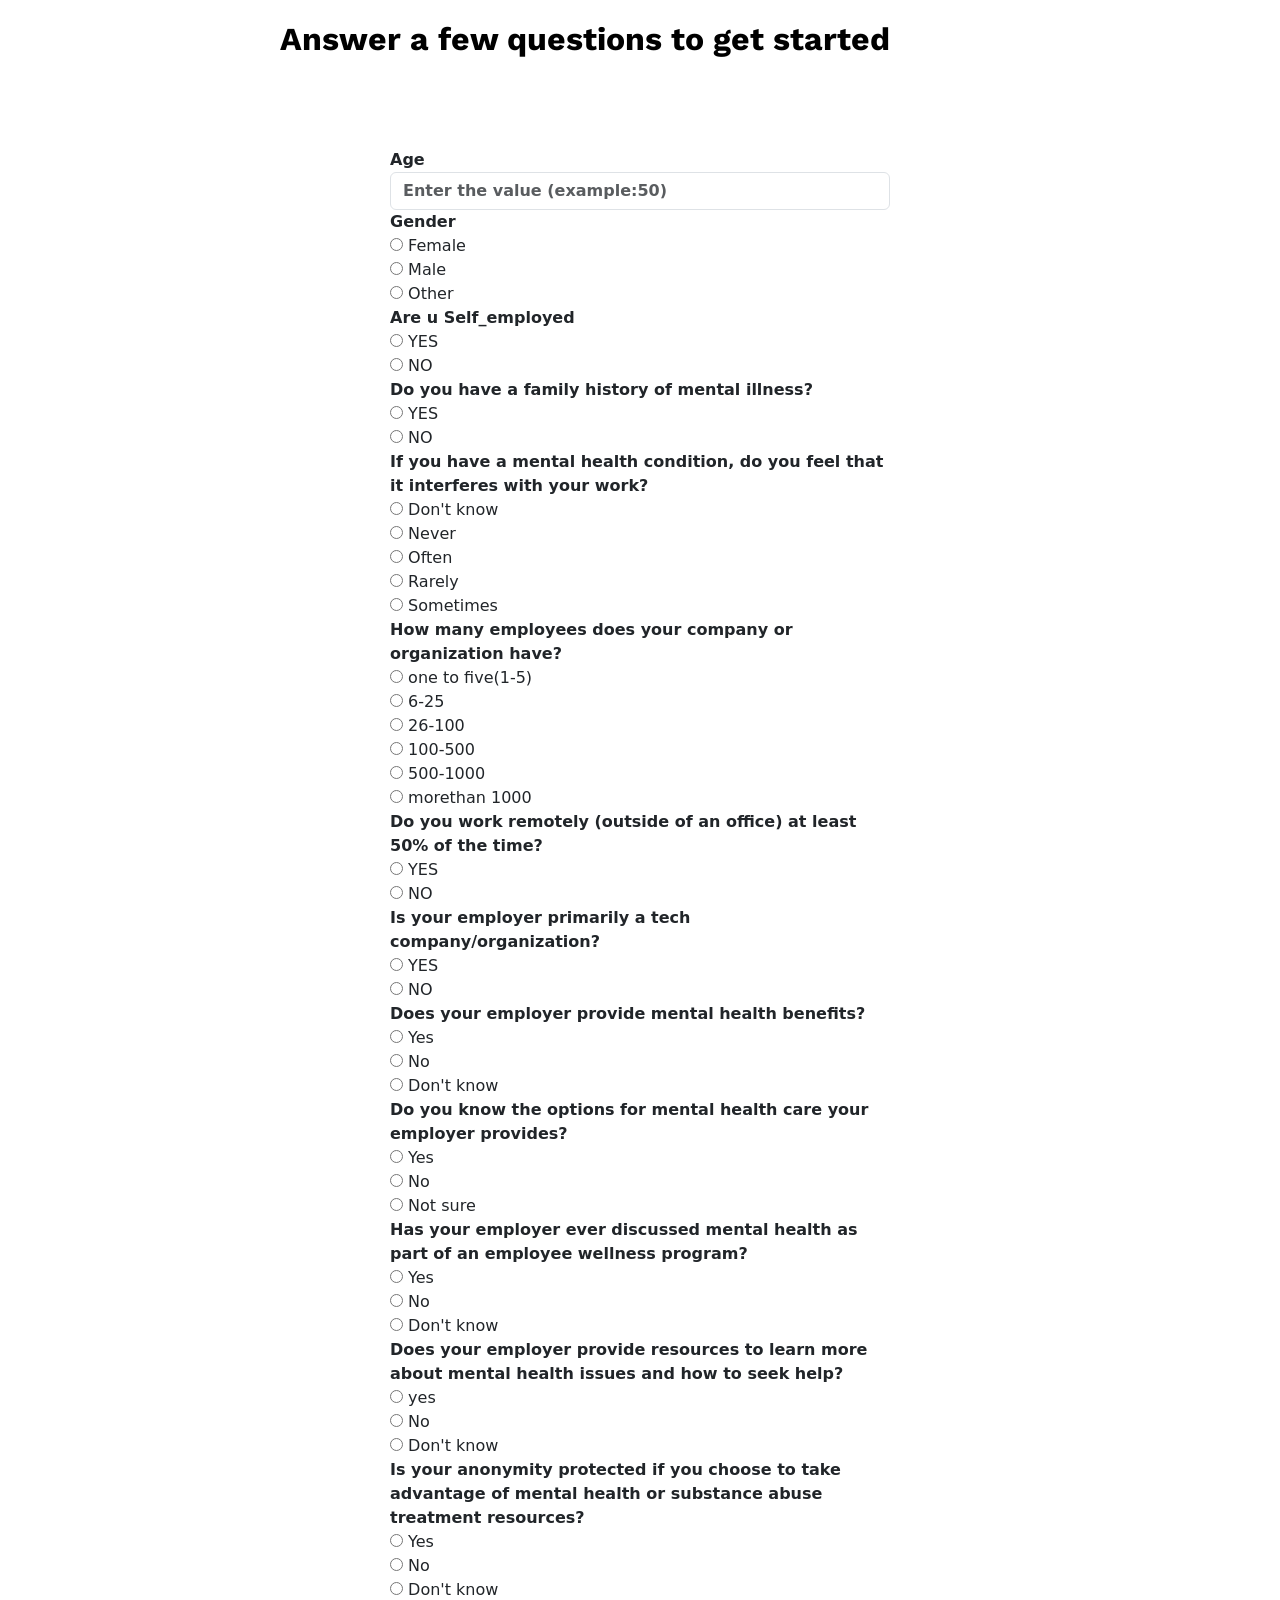
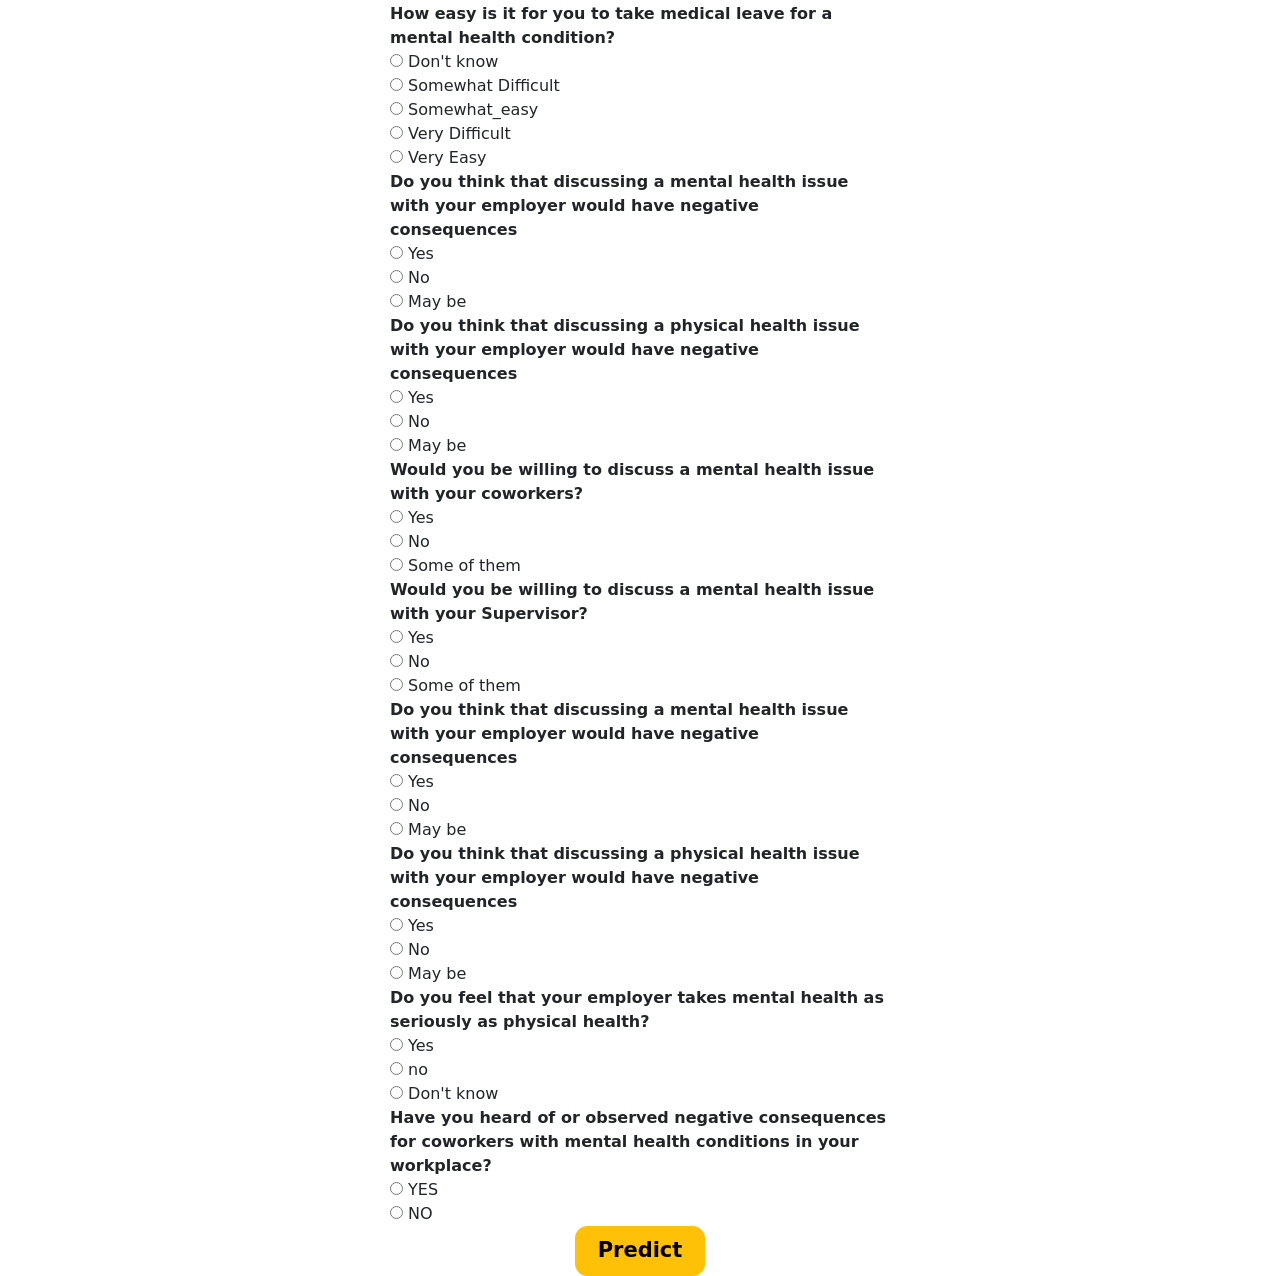
==== page4.html @ 75478426 "initial commit" ====
<!DOCTYPE html>
<html>
    <head>
        <link href="https://fonts.googleapis.com/css?family=Work+Sans&display=swap" rel="stylesheet" />
        <link href="main.css" rel="stylesheet" />
        <link href="https://cdn.jsdelivr.net/npm/bootstrap@5.0.2/dist/css/bootstrap.min.css" rel="stylesheet" integrity="sha384-EVSTQN3/azprG1Anm3QDgpJLIm9Nao0Yz1ztcQTwFspd3yD65VohhpuuCOmLASjC" crossorigin="anonymous">
        <script src="https://cdn.jsdelivr.net/npm/bootstrap@5.0.2/dist/js/bootstrap.bundle.min.js" integrity="sha384-MrcW6ZMFYlzcLA8Nl+NtUVF0sA7MsXsP1UyJoMp4YLEuNSfAP+JcXn/tWtIaxVXM" crossorigin="anonymous"></script>

        <title>document</title>
        
    </head>
    <body>
     
      <div class="text1">
        Answer a few questions to get started 
      </div>
      
      <br/><br/>
      <div class="form">
      <form method="POST" action="/validate" class="form">
        <div class="form-group">
          <label for="Age" ><b>Age</b></label>
            <input
            type="number"
            class="form-control"
            id="age"
            name="age"
            placeholder="Enter the value (example:50)"
            style="font-weight: bold"
            required
          />
        </div>
        <div class="form-group">
          <label for="gender"><b>Gender</b></label><br>
          
            <input type="radio" id="female" name="gender" value="2" style="font-weight: bold">
            <label for="female">Female</label><br>
            <input type="radio" id="male" name="gender" value="1" style="font-weight: bold">
            <label for="male">Male</label><br>
            <input type="radio" id="other" name="gender" value="0" style="font-weight: bold">
            <label for="other">Other</label>
          
        </div>
        <div class="form-group">
          <label for="self_employed"><b>Are u Self_employed </b></label><br>
          
            <input type="radio" id="yes" name="self_employed" value="1" style="font-weight: bold">
            <label for="yes">YES</label><br>
            <input type="radio" id="no" name="self_employed" value="0" style="font-weight: bold">
            <label for="no">NO</label><br>
           
        </div>
    
        <div class="form-group">
          <label for="family_history"><b> Do you have a family history of mental illness?</b></label><br>
          
            <input type="radio" id="yes" name="family_history" value="1" style="font-weight: bold">
            <label for="yes">YES</label><br>
            <input type="radio" id="no" name="family_history" value="0" style="font-weight: bold">
            <label for="no">NO</label><br>
           
        </div>
        <div class="form-group">
          <label for="work_interface"><b>If you have a mental health condition, do you feel that it interferes with your work?</b></label><br>
          
            <input type="radio" id="don'tknow" name="work_interface" value="0" style="font-weight: bold">
            <label for="don'tknow">Don't know</label><br>
            <input type="radio" id="never" name="work_interface" value="1" style="font-weight: bold">
            <label for="never">Never</label><br>
            <input type="radio" id="often" name="work_interface" value="2" style="font-weight: bold">
            <label for="often">Often</label><br>
            <input type="radio" id="rarely" name="work_interface" value="3" style="font-weight: bold">
            <label for="rarely">Rarely</label><br>
            <input type="radio" id="sometimes" name="work_interface" value="0" style="font-weight: bold">
            <label for="sometimes">Sometimes</label>
        </div>
    
        <div class="form-group">
          <label for="no_employees"><b>How many employees does your company or organization have?</b></label><br>
          
            <input type="radio" id="1-5" name="no_employees" value="0" style="font-weight: bold">
            <label for="1-5">one to five(1-5)</label><br>
            <input type="radio" id="6-25" name="no_employees" value="4" style="font-weight: bold">
            <label for="6-25">6-25</label><br>
            <input type="radio" id="26-100" name="no_employees" value="2" style="font-weight: bold">
            <label for="26-100">26-100</label><br>
            <input type="radio" id="100-500" name="no_employees" value="1" style="font-weight: bold">
            <label for="100-500">100-500</label><br>
            <input type="radio" id="500-1000" name="no_employees" value="3" style="font-weight: bold">
            <label for="500-1000">500-1000</label><br>
            <input type="radio" id="morethan_1000" name="no_employees" value="5" style="font-weight: bold">
            <label for="morethan_1000"> morethan 1000</label>
        </div>
    
    
     
    
        <div class="form-group">
          <label for="remote_work"><b>Do you work remotely (outside of an office) at least 50% of the time?</b></label><br>
          
            <input type="radio" id="yes" name="remote_work" value="1" style="font-weight: bold">
            <label for="yes">YES</label><br>
            <input type="radio" id="no" name="remote_work" value="0" style="font-weight: bold">
            <label for="no">NO</label>
        </div>  
    
    
        <div class="form-group">
          <label for="tech_company"><b>Is your employer primarily a tech company/organization?</b></label><br>
          
            <input type="radio" id="yes" name="tech_company" value="1" style="font-weight: bold">
            <label for="yes">YES</label><br>
            <input type="radio" id="no" name="tech_company" value="0" style="font-weight: bold">
            <label for="no">NO</label><br>
        </div>   
        <div class="form-group">
          <label for="benefits"><b>Does your employer provide mental health benefits?</b></label><br>
          
            <input type="radio" id="yes" name="benefits" value="2" style="font-weight: bold">
            <label for="yes">Yes</label><br>
            <input type="radio" id="no" name="benefits" value="1" style="font-weight: bold">
            <label for="no">No</label><br>
            <input type="radio" id="don'tknow" name="benefits" value="0" style="font-weight: bold">
            <label for="don'tknow">Don't know</label>
            
          
        </div>
        <div class="form-group">
          <label for="care_option"><b>Do you know the options for mental health care your employer provides?</b></label><br>
          
            <input type="radio" id="yes" name="care_option" value="2" style="font-weight: bold">
            <label for="yes">Yes</label><br>
            <input type="radio" id="no" name="care_option" value="1"  style="font-weight: bold">
            <label for="no">No</label><br>
            <input type="radio" id="not_sure" name="care_option" value="0" style="font-weight: bold">
            <label for="not_sure">Not sure</label>
          
        </div>
        <div class="form-group">
          <label for="wellness_program"><b>Has your employer ever discussed mental health as part of an employee wellness program?</b></label><br>
          
            <input type="radio" id="yes" name="wellness_program" value="2" style="font-weight: bold">
            <label for="yes">Yes</label><br>
            <input type="radio" id="no" name="wellness_program" value="1" style="font-weight: bold">
            <label for="no">No</label><br>
            <input type="radio" id="don'tknow" name="wellness_program" value="0" style="font-weight: bold">
            <label for="don'tknow">Don't know</label>
            
          
        </div>
        <div class="form-group">
          <label for="seek_help"><b>Does your employer provide resources to learn more about mental health issues and how to seek help?</b></label><br>
          
            <input type="radio" id="yes" name="seek_help" value="2" style="font-weight: bold">
            <label for="yes">yes</label><br>
            <input type="radio" id="no" name="seek_help" value="1" style="font-weight: bold">
            <label for="no">No</label><br>
            <input type="radio" id="don'tknow" name="seek_help" value="0" style="font-weight: bold">
            <label for="don'tknow">Don't know</label>
        </div>
    
        <div class="form-group">
          <label for="anonymity"><b> Is your anonymity protected if you choose to take advantage of mental health or substance abuse treatment resources?</b></label><br>
          
            <input type="radio" id="yes" name="anonymity" value="2" style="font-weight: bold">
            <label for="yes">Yes</label><br>
            <input type="radio" id="no" name="anonymity" value="1" style="font-weight: bold">
            <label for="no">No</label><br>
            <input type="radio" id="don'tknow" name="anonymity" value="0" style="font-weight: bold">
            <label for="don'tknow">Don't know</label>
        </div>
        <div class="form-group">
          <label for="leave"><b> How easy is it for you to take medical leave for a mental health condition?</b></label><br>
          
            <input type="radio" id="don'tknow" name="leave" value="0" style="font-weight: bold">
            <label for="don'tknow">Don't know</label><br>
            <input type="radio" id="somewhat_difficult" name="leave" value="1" style="font-weight: bold">
            <label for="somewhat_difficult">Somewhat Difficult</label><br>
            <input type="radio" id="somewhat_easy" name="leave" value="2" style="font-weight: bold">
            <label for="somewhat_easy">Somewhat_easy</label><br>
            <input type="radio" id="very_difficult" name="leave" value="3" style="font-weight: bold">
            <label for="very_difficult">Very Difficult</label><br>
            <input type="radio" id="very_easy" name="leave" value="4" style="font-weight: bold">
            <label for="very_easy">Very Easy</label>
        </div>
        <div class="form-group">
          <label for="mentalhealthconsequence"><b> Do you think that discussing a mental health issue with your employer would have negative consequences</b></label><br>
          
            <input type="radio" id="yes" name="mentalhealthconsequence" value="2" style="font-weight: bold">
            <label for="yes">Yes</label><br>
            <input type="radio" id="no" name="mentalhealthconsequence" value="1" style="font-weight: bold">
            <label for="no">No</label><br>
            <input type="radio" id="maybe" name="mentalhealthconsequence" value="0" style="font-weight: bold">
            <label for="maybe">May be</label>
            
          
        </div>
        
        <div class="form-group">
          <label for="physhealthconsequence"><b> Do you think that discussing a physical health issue with your employer would have negative consequences</b></label><br>
          
            <input type="radio" id="yes" name="physhealthconsequence" value="2" style="font-weight: bold">
            <label for="yes">Yes</label><br>
            <input type="radio" id="no" name="physhealthconsequence" value="1" style="font-weight: bold">
            <label for="no">No</label><br>
            <input type="radio" id="maybe" name="physhealthconsequence" value="0" style="font-weight: bold">
            <label for="maybe">May be</label>
            
          
        </div>
        <div class="form-group">
          <label for="coworkers"><b> Would you be willing to discuss a mental health issue with your coworkers?</b></label><br>
          
            <input type="radio" id="yes" name="coworkers" value="2" style="font-weight: bold">
          
            <label for="yes">Yes</label><br>
            <input type="radio" id="no" name="coworkers" value="0" style="font-weight: bold">
            <label for="no">No</label><br>
            <input type="radio" id="some of them" name="coworkers" value="1" style="font-weight: bold">
            <label for="some of them">Some of them</label>
            
          
        </div>
        <div class="form-group">
          <label for="supervisor"><b>Would you be willing to discuss a mental health issue with your Supervisor?</b></label><br>
          
            <input type="radio" id="yes" name="supervisor" value="2" style="font-weight: bold">
            <label for="yes">Yes</label><br>
            <input type="radio" id="no" name="supervisor" value="0" style="font-weight: bold">
            <label for="no">No</label><br>
            <input type="radio" id="Some of them" name="supervisor" value="1" style="font-weight: bold">
            <label for="Some of them">Some of them</label>
            
          
        </div>
    
        <div class="form-group">
          <label for="mentalhealthinterview"><b> Do you think that discussing a mental health issue with your employer would have negative consequences</b></label><br>
          
            <input type="radio" id="yes" name="mentalhealthinterview" value="2" style="font-weight: bold">
            <label for="yes">Yes</label><br>
            <input type="radio" id="no" name="mentalhealthinterview" value="1" style="font-weight: bold">
            <label for="no">No</label><br>
            <input type="radio" id="maybe" name="mentalhealthinterview" value="0" style="font-weight: bold">
            <label for="maybe">May be</label>
            
          
        </div>
    
        <div class="form-group">
          <label for="physhealthinterview"><b> Do you think that discussing a physical health issue with your employer would have negative consequences</b></label><br>
          
            <input type="radio" id="yes" name="physhealthinterview" value="2" style="font-weight: bold">
            <label for="yes">Yes</label><br>
            <input type="radio" id="no" name="physhealthinterview" value="1" style="font-weight: bold">
            <label for="no">No</label><br>
            <input type="radio" id="maybe" name="physhealthinterview" value="0" style="font-weight: bold">
            <label for="maybe">May be</label>
            
          
        </div>
    
        <div class="form-group">
          <label for="mentalvsphysical"><b> Do you feel that your employer takes mental health as seriously as physical health?</b></label><br>
          
            <input type="radio" id="yes" name="mentalvsphysical" value="2" style="font-weight: bold">
            <label for="yes">Yes</label><br>
            <input type="radio" id="no" name="mentalvsphysical" value="1" style="font-weight: bold">
            <label for="no">no</label><br>
            <input type="radio" id="don'tknow" name="mentalvsphysical" value="0" style="font-weight: bold">
            <label for="don'tknow">Don't know</label>
            
          
        </div>
      
    
        <div class="form-group">
          <label for="obs_consequence"><b>Have you heard of or observed negative consequences for coworkers with mental health conditions in your workplace?</b></label><br>
          
            <input type="radio" id="yes" name="obs_consequence" value="1" style="font-weight: bold">
            <label for="yes">YES</label><br>
            <input type="radio" id="no" name="obs_consequence" value="0" style="font-weight: bold">
            <label for="no">NO</label><br>
        </div>   
    
        
          
        <div class="d-flex justify-content-center">
          <button
            type="submit"
            class="btn btn-warning"
            style="color: black; font-weight: bold; width: 130px; height:50px; border-radius:12px; font-size: 21px;">
            Predict
          </button>
        </div>
      </form></div>
    </body>
</html>
---- main.css ----
* {
    box-sizing: border-box;
  }
  body {
    font-size: 14px;
   
  }
  .card-2
  {
    position: absolute;
    width: 800px;
    height: 300px;
    top: 50px;
   
  }
  .form
  {
    position: relative;
    align-items: center;
    justify-content: center;
    width: 500px;
    height: 300px;
    align-self: center;
    margin: 0 auto;
    top:50px;
    
  }
  
  .nav-bar
  {
    position: absolute;
    width: 1440px;
    height: 114px;
    left: 0px;
    top: 0px;
    background-color: #FFFFFF;
  }
  .bg-1{
    position: absolute;
    width: 1038px;
    height: 443px;
    left: 201px;
    top: 205px;

  }
  .shadow
  {
    box-shadow: 10px 10px lightblue;
  }
  .card-1{
    Position:absolute;
    width: 800px;
    height: 300px;
    left: 350px;
    top: 240px;
    font-family: 'Work Sans';
    font-style: normal;
    font-weight: 700;
    font-size: 36px;
    line-height: 42px;
    display: flex;
    align-items: center;
    text-align: center;
    

    color: #000000;

  }
  .bg-1
  {
    background-color: #D3D3D3;
  }
  .background
  {
    width: 100%;
    height: 780px;
    background-image: url('bg.jpg');
    background-repeat: no-repeat;
    background-position: center center;
    background-size: cover;
    opacity: 1;
    position: relative;
    top: 0px;
    left: 0px;
    overflow: hidden;
  }
  .heading {
    width: 913px;
    height: 342px;
    
    background-repeat: no-repeat;
    background-position: center center;
    background-size: cover;
    opacity: 1;
    position: absolute;
    top: 435px;
    left: 263px;
    overflow: hidden;
    font-family: Work Sans;
  }
  .heading2 {
    width: 913px;
    color: rgba(255,255,255,1);
    position: relative;
    top: 0px;
    left: 0px;
    text-shadow: 10px 5px 5px rgba(0, 0, 0, 0.25);
    font-family: Work Sans;
    font-weight: Bold;
    font-size: 72px;
    opacity: 1;
    text-align: center;
  }
  .sub-heading {
    width: 698px;
    color: rgba(255,255,255,1);
    position: absolute;
    left: 371px;
    top: 609px;

    font-family: Work Sans;
    font-weight: Medium;
    font-size: 28px;
    opacity: 1;
    text-align: center;
  }
  .button {
    position: absolute;
    
    height: 45px;
    left: 600px;
    top: 688px;
    font-family: 'Work Sans';
    font-style: normal;
    font-weight: 700;
    font-size: 20px;
    line-height: 21px;
    display: flex;
    align-items: center;
    text-align: center;
    
    border-radius: 12px;
    background-color: #FFD700;
    border: none;
    color: #FFFFFF;
    text-align: center;
    padding: 20px;
    width: 180px;
    transition: all 0.5s;
    cursor: pointer;
    margin: 5px;
  }
  
  .button span {
    cursor: pointer;
    display: inline-block;
    position: relative;
    transition: 0.5s;
  }
  
  .button span:after {
    content: '\00bb';
    position: absolute;
    opacity: 0;
    top: 0;
    right: -20px;
    transition: 0.5s;
  }
  
  .button:hover span {
    padding-right: 25px;
  }
  
  .button:hover span:after {
    opacity: 1;
    right: 0;
  }
  .text1{
    position: absolute;
width: 880px;
height: 78px;
left: 280px;
top: 0px;

font-family: 'Work Sans';
font-style: normal;
font-weight: 700;
font-size: 32px;
line-height: 38px;
display: flex;
align-items: center;
text-align: center;

color: #000000;

  }
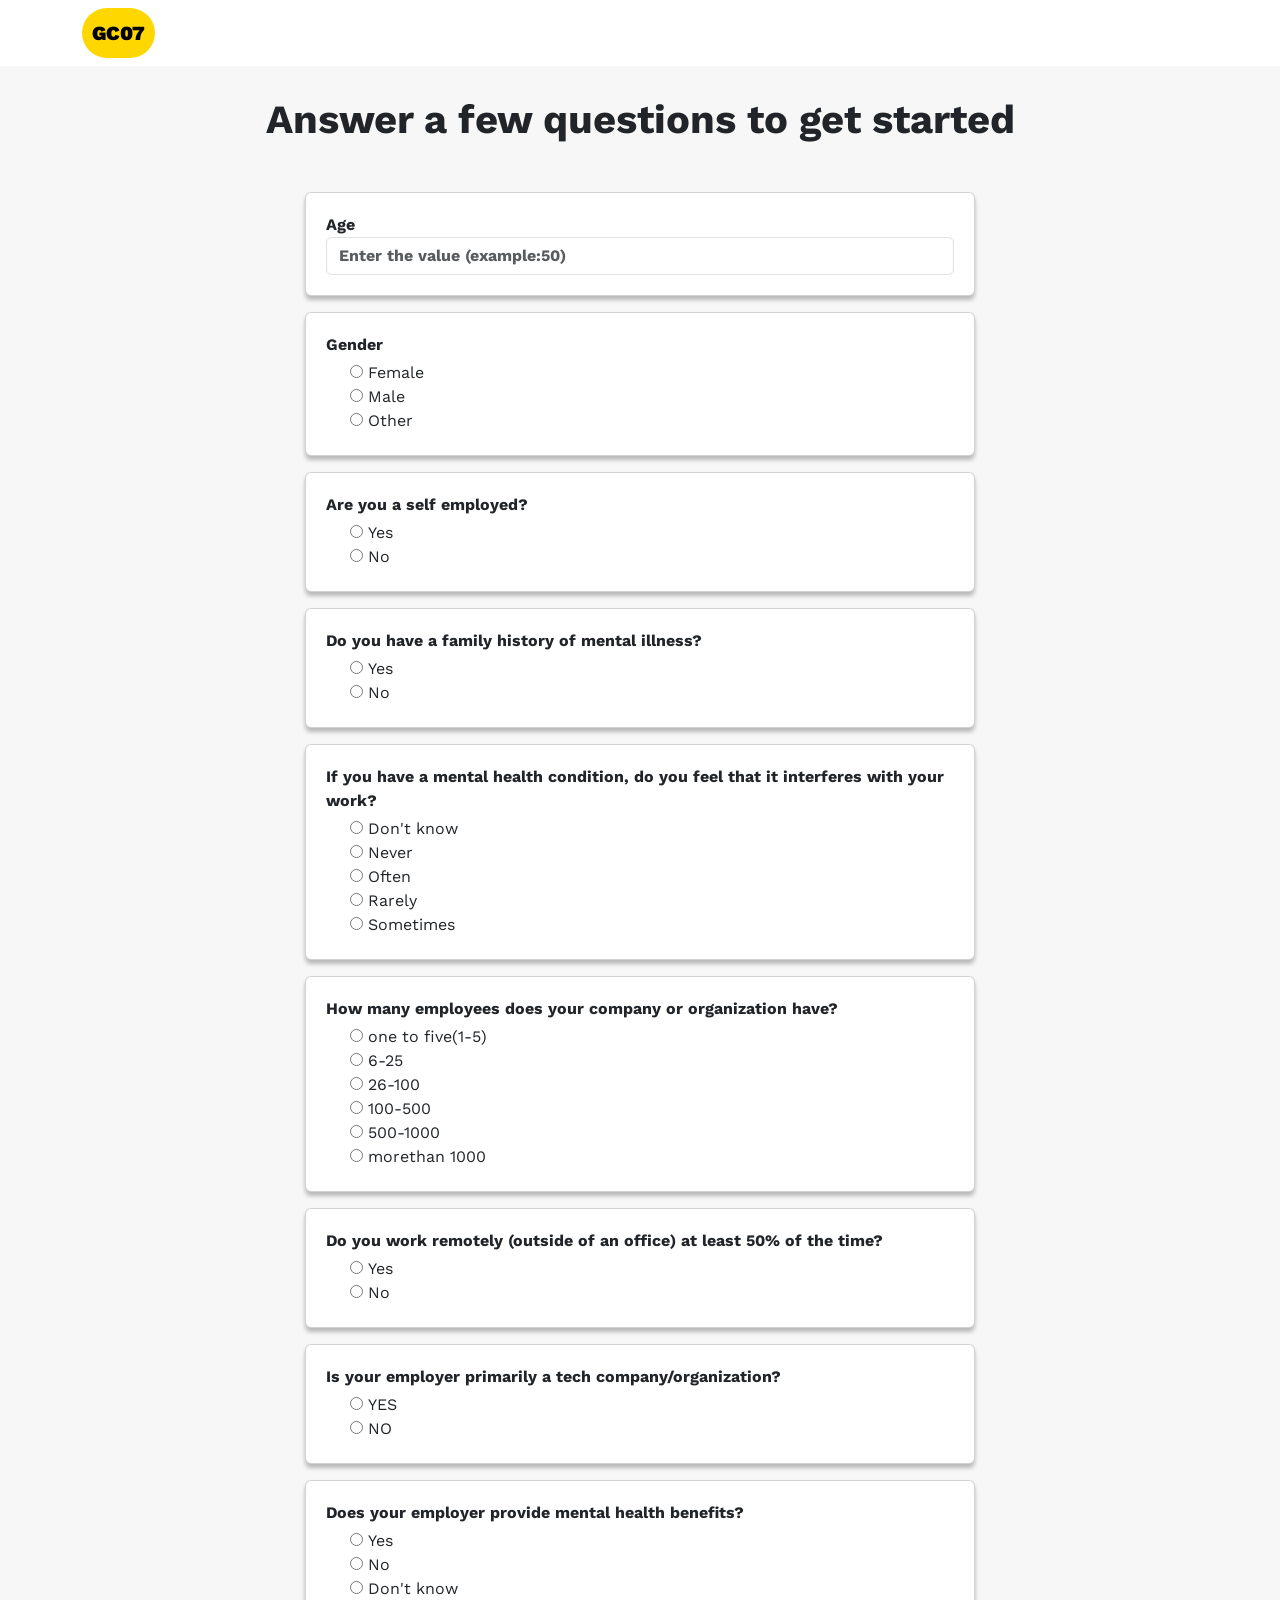
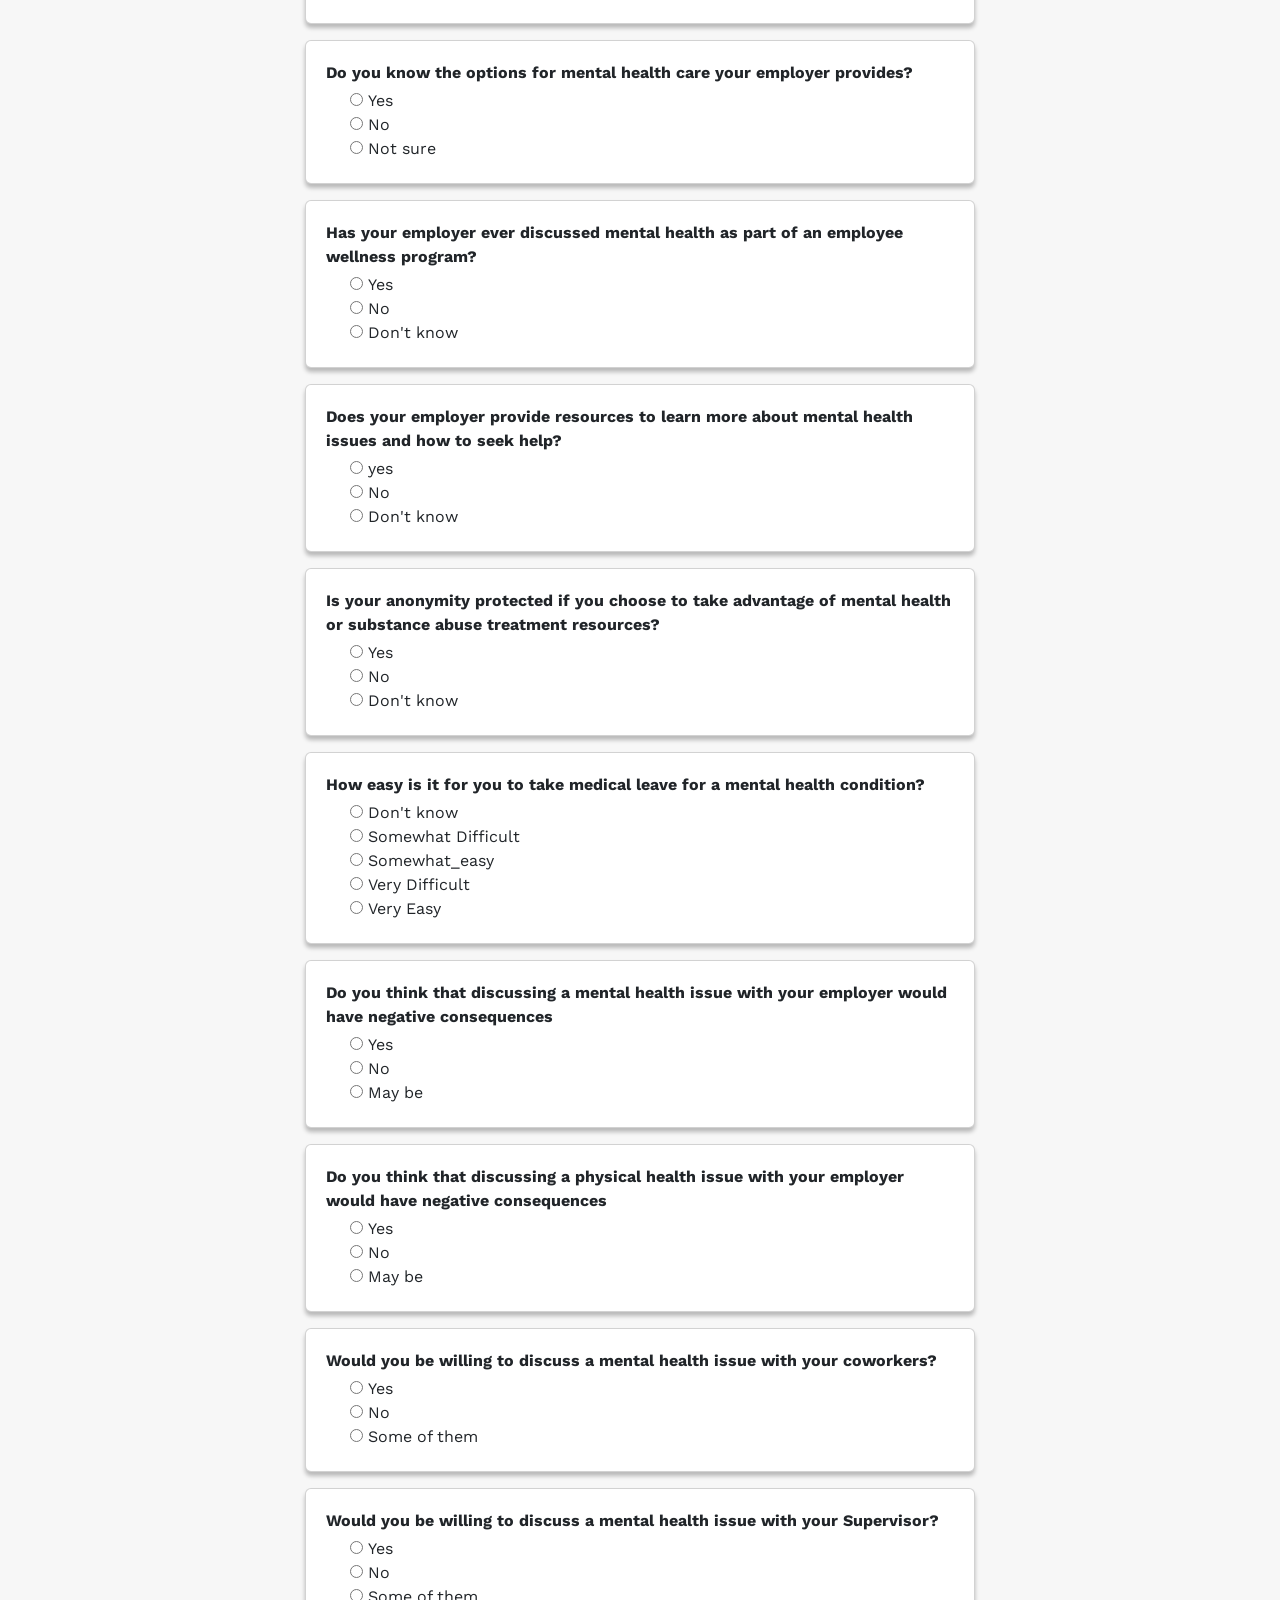
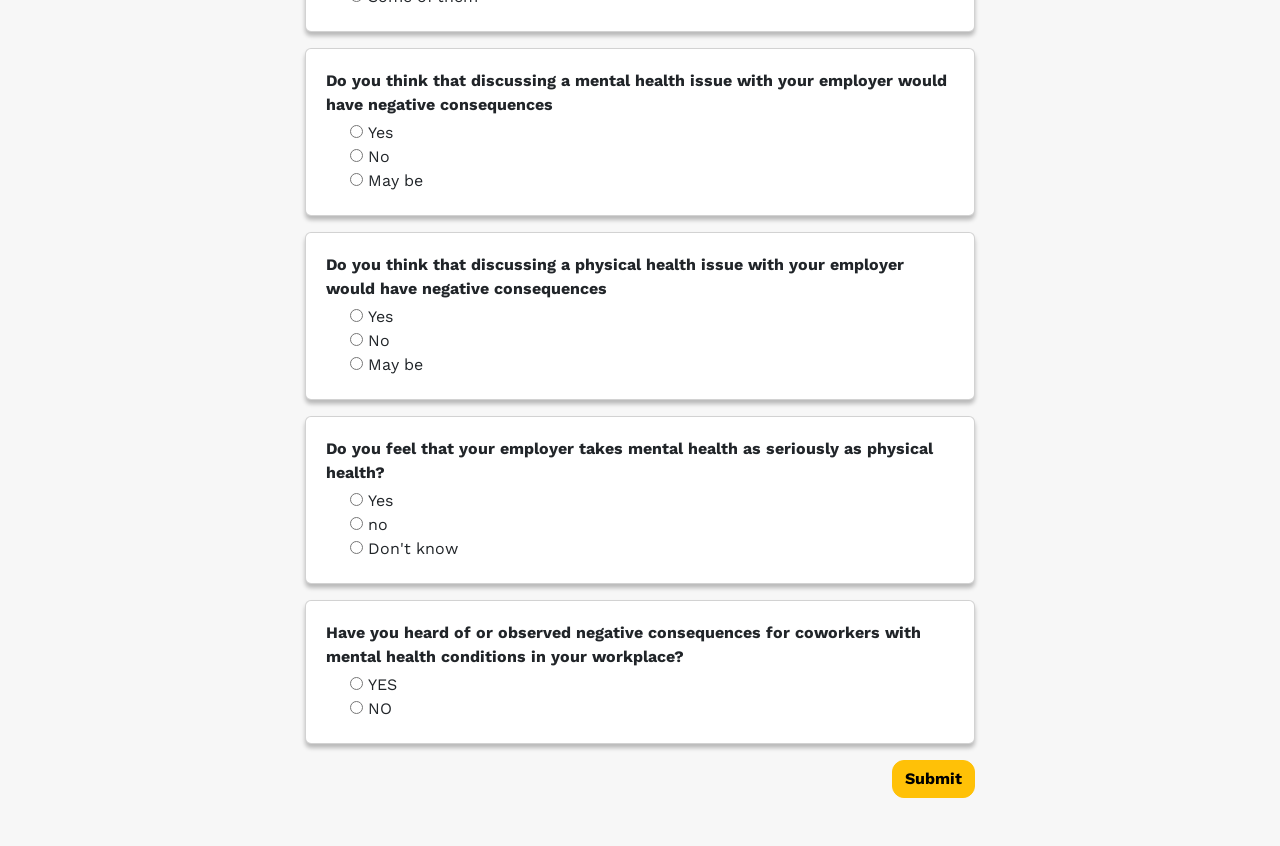
==== commit cf11b524: "Updated code" ====
--- a/page4.html
+++ b/page4.html
@@ -10,289 +10,279 @@
         
     </head>
     <body>
-     
-      <div class="text1">
-        Answer a few questions to get started 
+      <nav class="navbar fixed-top">
+        <div class="container">
+          <a class="navbar-brand" href="#">
+            <!-- <img src="/docs/4.0/assets/brand/bootstrap-solid.svg" width="30" height="30" class="d-inline-block align-top" alt=""> -->
+            <strong>GC07</strong>
+          </a>
+        </div>
+      </nav>
+      <div class="container questions-form">
+        <div class="text-center mb-5">
+          <h1>Answer a few questions to get started </h1>
+        </div>
+        <div class="form">
+        <form method="POST" action="/validate" class="form">
+          <div class="form-group card">
+            <label for="Age"><strong>Age</strong></label>
+              <input
+              type="number"
+              class="form-control"
+              id="age"
+              name="age"
+              placeholder="Enter the value (example:50)"
+              style="font-weight: bold"
+              required
+            />
+          </div>
+          <div class="form-group card">
+              <label for="gender"><strong>Gender</strong></label>
+              <div class="form-check mt-1">
+                  <input type="radio" id="female" name="gender" value="2" style="font-weight: bold">
+              <label for="female">Female</label><br/>
+                <input type="radio" id="male" name="gender" value="1" style="font-weight: bold">
+              <label for="male">Male</label><br/>
+                <input type="radio" id="other" name="gender" value="0" style="font-weight: bold">
+              <label for="other">Other</label>
+              </div>
+          </div>
+          <div class="form-group card">
+            <label for="self_employed"><strong>Are you a self employed?</strong></label>
+            <div class="form-check mt-1">
+              <input type="radio" id="yes" name="self_employed" value="1" style="font-weight: bold">
+              <label for="yes">Yes</label><br>
+              <input type="radio" id="no" name="self_employed" value="0" style="font-weight: bold">
+              <label for="no">No</label>
+            </div>             
+          </div>
+          <div class="form-group card">
+            <label for="family_history"><strong>Do you have a family history of mental illness?</strong></label>
+            <div class="form-check mt-1">
+              <input type="radio" id="yes" name="family_history" value="1" style="font-weight: bold">
+              <label for="yes">Yes</label><br>
+              <input type="radio" id="no" name="family_history" value="0" style="font-weight: bold">
+              <label for="no">No</label><br>
+            </div>             
+          </div>
+          <div class="form-group card">
+            <label for="work_interface"><strong>If you have a mental health condition, do you feel that it interferes with your work?</strong></label>
+            <div class="form-check mt-1">
+              <input type="radio" id="don'tknow" name="work_interface" value="0" style="font-weight: bold">
+              <label for="don'tknow">Don't know</label><br>
+              <input type="radio" id="never" name="work_interface" value="1" style="font-weight: bold">
+              <label for="never">Never</label><br>
+              <input type="radio" id="often" name="work_interface" value="2" style="font-weight: bold">
+              <label for="often">Often</label><br>
+              <input type="radio" id="rarely" name="work_interface" value="3" style="font-weight: bold">
+              <label for="rarely">Rarely</label><br>
+              <input type="radio" id="sometimes" name="work_interface" value="0" style="font-weight: bold">
+              <label for="sometimes">Sometimes</label>
+            </div>              
+          </div>
+          <div class="form-group card">
+            <label for="no_employees"><strong>How many employees does your company or organization have?</strong></label>
+            <div class="form-check mt-1">
+              <input type="radio" id="1-5" name="no_employees" value="0" style="font-weight: bold">
+              <label for="1-5">one to five(1-5)</label><br>
+              <input type="radio" id="6-25" name="no_employees" value="4" style="font-weight: bold">
+              <label for="6-25">6-25</label><br>
+              <input type="radio" id="26-100" name="no_employees" value="2" style="font-weight: bold">
+              <label for="26-100">26-100</label><br>
+              <input type="radio" id="100-500" name="no_employees" value="1" style="font-weight: bold">
+              <label for="100-500">100-500</label><br>
+              <input type="radio" id="500-1000" name="no_employees" value="3" style="font-weight: bold">
+              <label for="500-1000">500-1000</label><br>
+              <input type="radio" id="morethan_1000" name="no_employees" value="5" style="font-weight: bold">
+              <label for="morethan_1000"> morethan 1000</label>
+            </div>              
+          </div>
+          <div class="form-group card">
+            <label for="remote_work"><strong>Do you work remotely (outside of an office) at least 50% of the time?</strong></label>
+            <div class="form-check mt-1">
+              <input type="radio" id="yes" name="remote_work" value="1" style="font-weight: bold">
+              <label for="yes">Yes</label><br>
+              <input type="radio" id="no" name="remote_work" value="0" style="font-weight: bold">
+              <label for="no">No</label>
+            </div>              
+          </div>  
+      
+      
+          <div class="form-group card">
+            <label for="tech_company"><strong>Is your employer primarily a tech company/organization?</strong></label>
+            <div class="form-check mt-1">
+              <input type="radio" id="yes" name="tech_company" value="1" style="font-weight: bold">
+              <label for="yes">YES</label><br>
+              <input type="radio" id="no" name="tech_company" value="0" style="font-weight: bold">
+              <label for="no">NO</label><br>
+            </div>              
+          </div>   
+          <div class="form-group card">
+            <label for="benefits"><strong>Does your employer provide mental health benefits?</strong></label>
+            <div class="form-check mt-1">
+              <input type="radio" id="yes" name="benefits" value="2" style="font-weight: bold">
+              <label for="yes">Yes</label><br>
+              <input type="radio" id="no" name="benefits" value="1" style="font-weight: bold">
+              <label for="no">No</label><br>
+              <input type="radio" id="don'tknow" name="benefits" value="0" style="font-weight: bold">
+              <label for="don'tknow">Don't know</label>
+            </div>
+          </div>
+          <div class="form-group card">
+            <label for="care_option"><strong>Do you know the options for mental health care your employer provides?</strong></label>
+            <div class="form-check mt-1">
+              <input type="radio" id="yes" name="care_option" value="2" style="font-weight: bold">
+              <label for="yes">Yes</label><br>
+              <input type="radio" id="no" name="care_option" value="1"  style="font-weight: bold">
+              <label for="no">No</label><br>
+              <input type="radio" id="not_sure" name="care_option" value="0" style="font-weight: bold">
+              <label for="not_sure">Not sure</label>
+            </div>                         
+          </div>
+          <div class="form-group card">
+            <label for="wellness_program"><strong>Has your employer ever discussed mental health as part of an employee wellness program?</strong></label>
+            <div class="form-check mt-1">
+              <input type="radio" id="yes" name="wellness_program" value="2" style="font-weight: bold">
+              <label for="yes">Yes</label><br>
+              <input type="radio" id="no" name="wellness_program" value="1" style="font-weight: bold">
+              <label for="no">No</label><br>
+              <input type="radio" id="don'tknow" name="wellness_program" value="0" style="font-weight: bold">
+              <label for="don'tknow">Don't know</label>
+            </div> 
+          </div>
+          <div class="form-group card">
+            <label for="seek_help"><strong>Does your employer provide resources to learn more about mental health issues and how to seek help?</strong></label>
+            <div class="form-check mt-1">
+              <input type="radio" id="yes" name="seek_help" value="2" style="font-weight: bold">
+              <label for="yes">yes</label><br>
+              <input type="radio" id="no" name="seek_help" value="1" style="font-weight: bold">
+              <label for="no">No</label><br>
+              <input type="radio" id="don'tknow" name="seek_help" value="0" style="font-weight: bold">
+              <label for="don'tknow">Don't know</label>
+            </div>
+          </div>
+      
+          <div class="form-group card">
+            <label for="anonymity"><strong> Is your anonymity protected if you choose to take advantage of mental health or substance abuse treatment resources?</strong></label>
+            <div class="form-check mt-1">
+              <input type="radio" id="yes" name="anonymity" value="2" style="font-weight: bold">
+              <label for="yes">Yes</label><br>
+              <input type="radio" id="no" name="anonymity" value="1" style="font-weight: bold">
+              <label for="no">No</label><br>
+              <input type="radio" id="don'tknow" name="anonymity" value="0" style="font-weight: bold">
+              <label for="don'tknow">Don't know</label>
+            </div>
+          </div>
+          <div class="form-group card">
+            <label for="leave"><strong> How easy is it for you to take medical leave for a mental health condition?</strong></label>
+            <div class="form-check mt-1">
+              <input type="radio" id="don'tknow" name="leave" value="0" style="font-weight: bold">
+              <label for="don'tknow">Don't know</label><br>
+              <input type="radio" id="somewhat_difficult" name="leave" value="1" style="font-weight: bold">
+              <label for="somewhat_difficult">Somewhat Difficult</label><br>
+              <input type="radio" id="somewhat_easy" name="leave" value="2" style="font-weight: bold">
+              <label for="somewhat_easy">Somewhat_easy</label><br>
+              <input type="radio" id="very_difficult" name="leave" value="3" style="font-weight: bold">
+              <label for="very_difficult">Very Difficult</label><br>
+              <input type="radio" id="very_easy" name="leave" value="4" style="font-weight: bold">
+              <label for="very_easy">Very Easy</label>
+              </div>
+          </div>
+          <div class="form-group card">
+            <label for="mentalhealthconsequence"><strong> Do you think that discussing a mental health issue with your employer would have negative consequences</strong></label>
+            <div class="form-check mt-1">
+              <input type="radio" id="yes" name="mentalhealthconsequence" value="2" style="font-weight: bold">
+              <label for="yes">Yes</label><br>
+              <input type="radio" id="no" name="mentalhealthconsequence" value="1" style="font-weight: bold">
+              <label for="no">No</label><br>
+              <input type="radio" id="maybe" name="mentalhealthconsequence" value="0" style="font-weight: bold">
+              <label for="maybe">May be</label>
+              </div>           
+            </div>
+          <div class="form-group card">
+            <label for="physhealthconsequence"><strong> Do you think that discussing a physical health issue with your employer would have negative consequences</strong></label>
+            <div class="form-check mt-1">
+              <input type="radio" id="yes" name="physhealthconsequence" value="2" style="font-weight: bold">
+              <label for="yes">Yes</label><br>
+              <input type="radio" id="no" name="physhealthconsequence" value="1" style="font-weight: bold">
+              <label for="no">No</label><br>
+              <input type="radio" id="maybe" name="physhealthconsequence" value="0" style="font-weight: bold">
+              <label for="maybe">May be</label>
+              </div>            
+          </div>
+          <div class="form-group card">
+            <label for="coworkers"><strong> Would you be willing to discuss a mental health issue with your coworkers?</strong></label>
+            <div class="form-check mt-1">
+              <input type="radio" id="yes" name="coworkers" value="2" style="font-weight: bold">
+              <label for="yes">Yes</label><br>
+              <input type="radio" id="no" name="coworkers" value="0" style="font-weight: bold">
+              <label for="no">No</label><br>
+              <input type="radio" id="some of them" name="coworkers" value="1" style="font-weight: bold">
+              <label for="some of them">Some of them</label>
+              </div>            
+          </div>
+          <div class="form-group card">
+            <label for="supervisor"><strong>Would you be willing to discuss a mental health issue with your Supervisor?</strong></label>
+            <div class="form-check mt-1">
+              <input type="radio" id="yes" name="supervisor" value="2" style="font-weight: bold">
+              <label for="yes">Yes</label><br>
+              <input type="radio" id="no" name="supervisor" value="0" style="font-weight: bold">
+              <label for="no">No</label><br>
+              <input type="radio" id="Some of them" name="supervisor" value="1" style="font-weight: bold">
+              <label for="Some of them">Some of them</label>
+              </div>            
+            </div>      
+          <div class="form-group card">
+            <label for="mentalhealthinterview"><strong> Do you think that discussing a mental health issue with your employer would have negative consequences</strong></label>
+            <div class="form-check mt-1">
+              <input type="radio" id="yes" name="mentalhealthinterview" value="2" style="font-weight: bold">
+              <label for="yes">Yes</label><br>
+              <input type="radio" id="no" name="mentalhealthinterview" value="1" style="font-weight: bold">
+              <label for="no">No</label><br>
+              <input type="radio" id="maybe" name="mentalhealthinterview" value="0" style="font-weight: bold">
+              <label for="maybe">May be</label>
+            </div>           
+          </div>
+          <div class="form-group card">
+            <label for="physhealthinterview"><strong> Do you think that discussing a physical health issue with your employer would have negative consequences</strong></label>
+            <div class="form-check mt-1">
+              <input type="radio" id="yes" name="physhealthinterview" value="2" style="font-weight: bold">
+              <label for="yes">Yes</label><br>
+              <input type="radio" id="no" name="physhealthinterview" value="1" style="font-weight: bold">
+              <label for="no">No</label><br>
+              <input type="radio" id="maybe" name="physhealthinterview" value="0" style="font-weight: bold">
+              <label for="maybe">May be</label>
+              </div>            
+          </div>      
+          <div class="form-group card">
+            <label for="mentalvsphysical"><strong> Do you feel that your employer takes mental health as seriously as physical health?</strong></label>
+            <div class="form-check mt-1">
+              <input type="radio" id="yes" name="mentalvsphysical" value="2" style="font-weight: bold">
+              <label for="yes">Yes</label><br>
+              <input type="radio" id="no" name="mentalvsphysical" value="1" style="font-weight: bold">
+              <label for="no">no</label><br>
+              <input type="radio" id="don'tknow" name="mentalvsphysical" value="0" style="font-weight: bold">
+              <label for="don'tknow">Don't know</label>              
+            </div>
+          </div>      
+          <div class="form-group card">
+            <label for="obs_consequence"><strong>Have you heard of or observed negative consequences for coworkers with mental health conditions in your workplace?</strong></label>
+            <div class="form-check mt-1">
+              <input type="radio" id="yes" name="obs_consequence" value="1" style="font-weight: bold">
+              <label for="yes">YES</label><br>
+              <input type="radio" id="no" name="obs_consequence" value="0" style="font-weight: bold">
+              <label for="no">NO</label><br>
+              </div>
+          </div>   
+          <div class="submit-form mb-5">
+            <button
+              type="submit"
+              class="btn btn-warning"
+              style="color: black; font-weight: bold; border-radius:12px;">
+              Submit
+            </button>
+          </div>
+        </form></div>
       </div>
-      
-      <br/><br/>
-      <div class="form">
-      <form method="POST" action="/validate" class="form">
-        <div class="form-group">
-          <label for="Age" ><b>Age</b></label>
-            <input
-            type="number"
-            class="form-control"
-            id="age"
-            name="age"
-            placeholder="Enter the value (example:50)"
-            style="font-weight: bold"
-            required
-          />
-        </div>
-        <div class="form-group">
-          <label for="gender"><b>Gender</b></label><br>
-          
-            <input type="radio" id="female" name="gender" value="2" style="font-weight: bold">
-            <label for="female">Female</label><br>
-            <input type="radio" id="male" name="gender" value="1" style="font-weight: bold">
-            <label for="male">Male</label><br>
-            <input type="radio" id="other" name="gender" value="0" style="font-weight: bold">
-            <label for="other">Other</label>
-          
-        </div>
-        <div class="form-group">
-          <label for="self_employed"><b>Are u Self_employed </b></label><br>
-          
-            <input type="radio" id="yes" name="self_employed" value="1" style="font-weight: bold">
-            <label for="yes">YES</label><br>
-            <input type="radio" id="no" name="self_employed" value="0" style="font-weight: bold">
-            <label for="no">NO</label><br>
-           
-        </div>
-    
-        <div class="form-group">
-          <label for="family_history"><b> Do you have a family history of mental illness?</b></label><br>
-          
-            <input type="radio" id="yes" name="family_history" value="1" style="font-weight: bold">
-            <label for="yes">YES</label><br>
-            <input type="radio" id="no" name="family_history" value="0" style="font-weight: bold">
-            <label for="no">NO</label><br>
-           
-        </div>
-        <div class="form-group">
-          <label for="work_interface"><b>If you have a mental health condition, do you feel that it interferes with your work?</b></label><br>
-          
-            <input type="radio" id="don'tknow" name="work_interface" value="0" style="font-weight: bold">
-            <label for="don'tknow">Don't know</label><br>
-            <input type="radio" id="never" name="work_interface" value="1" style="font-weight: bold">
-            <label for="never">Never</label><br>
-            <input type="radio" id="often" name="work_interface" value="2" style="font-weight: bold">
-            <label for="often">Often</label><br>
-            <input type="radio" id="rarely" name="work_interface" value="3" style="font-weight: bold">
-            <label for="rarely">Rarely</label><br>
-            <input type="radio" id="sometimes" name="work_interface" value="0" style="font-weight: bold">
-            <label for="sometimes">Sometimes</label>
-        </div>
-    
-        <div class="form-group">
-          <label for="no_employees"><b>How many employees does your company or organization have?</b></label><br>
-          
-            <input type="radio" id="1-5" name="no_employees" value="0" style="font-weight: bold">
-            <label for="1-5">one to five(1-5)</label><br>
-            <input type="radio" id="6-25" name="no_employees" value="4" style="font-weight: bold">
-            <label for="6-25">6-25</label><br>
-            <input type="radio" id="26-100" name="no_employees" value="2" style="font-weight: bold">
-            <label for="26-100">26-100</label><br>
-            <input type="radio" id="100-500" name="no_employees" value="1" style="font-weight: bold">
-            <label for="100-500">100-500</label><br>
-            <input type="radio" id="500-1000" name="no_employees" value="3" style="font-weight: bold">
-            <label for="500-1000">500-1000</label><br>
-            <input type="radio" id="morethan_1000" name="no_employees" value="5" style="font-weight: bold">
-            <label for="morethan_1000"> morethan 1000</label>
-        </div>
-    
-    
-     
-    
-        <div class="form-group">
-          <label for="remote_work"><b>Do you work remotely (outside of an office) at least 50% of the time?</b></label><br>
-          
-            <input type="radio" id="yes" name="remote_work" value="1" style="font-weight: bold">
-            <label for="yes">YES</label><br>
-            <input type="radio" id="no" name="remote_work" value="0" style="font-weight: bold">
-            <label for="no">NO</label>
-        </div>  
-    
-    
-        <div class="form-group">
-          <label for="tech_company"><b>Is your employer primarily a tech company/organization?</b></label><br>
-          
-            <input type="radio" id="yes" name="tech_company" value="1" style="font-weight: bold">
-            <label for="yes">YES</label><br>
-            <input type="radio" id="no" name="tech_company" value="0" style="font-weight: bold">
-            <label for="no">NO</label><br>
-        </div>   
-        <div class="form-group">
-          <label for="benefits"><b>Does your employer provide mental health benefits?</b></label><br>
-          
-            <input type="radio" id="yes" name="benefits" value="2" style="font-weight: bold">
-            <label for="yes">Yes</label><br>
-            <input type="radio" id="no" name="benefits" value="1" style="font-weight: bold">
-            <label for="no">No</label><br>
-            <input type="radio" id="don'tknow" name="benefits" value="0" style="font-weight: bold">
-            <label for="don'tknow">Don't know</label>
-            
-          
-        </div>
-        <div class="form-group">
-          <label for="care_option"><b>Do you know the options for mental health care your employer provides?</b></label><br>
-          
-            <input type="radio" id="yes" name="care_option" value="2" style="font-weight: bold">
-            <label for="yes">Yes</label><br>
-            <input type="radio" id="no" name="care_option" value="1"  style="font-weight: bold">
-            <label for="no">No</label><br>
-            <input type="radio" id="not_sure" name="care_option" value="0" style="font-weight: bold">
-            <label for="not_sure">Not sure</label>
-          
-        </div>
-        <div class="form-group">
-          <label for="wellness_program"><b>Has your employer ever discussed mental health as part of an employee wellness program?</b></label><br>
-          
-            <input type="radio" id="yes" name="wellness_program" value="2" style="font-weight: bold">
-            <label for="yes">Yes</label><br>
-            <input type="radio" id="no" name="wellness_program" value="1" style="font-weight: bold">
-            <label for="no">No</label><br>
-            <input type="radio" id="don'tknow" name="wellness_program" value="0" style="font-weight: bold">
-            <label for="don'tknow">Don't know</label>
-            
-          
-        </div>
-        <div class="form-group">
-          <label for="seek_help"><b>Does your employer provide resources to learn more about mental health issues and how to seek help?</b></label><br>
-          
-            <input type="radio" id="yes" name="seek_help" value="2" style="font-weight: bold">
-            <label for="yes">yes</label><br>
-            <input type="radio" id="no" name="seek_help" value="1" style="font-weight: bold">
-            <label for="no">No</label><br>
-            <input type="radio" id="don'tknow" name="seek_help" value="0" style="font-weight: bold">
-            <label for="don'tknow">Don't know</label>
-        </div>
-    
-        <div class="form-group">
-          <label for="anonymity"><b> Is your anonymity protected if you choose to take advantage of mental health or substance abuse treatment resources?</b></label><br>
-          
-            <input type="radio" id="yes" name="anonymity" value="2" style="font-weight: bold">
-            <label for="yes">Yes</label><br>
-            <input type="radio" id="no" name="anonymity" value="1" style="font-weight: bold">
-            <label for="no">No</label><br>
-            <input type="radio" id="don'tknow" name="anonymity" value="0" style="font-weight: bold">
-            <label for="don'tknow">Don't know</label>
-        </div>
-        <div class="form-group">
-          <label for="leave"><b> How easy is it for you to take medical leave for a mental health condition?</b></label><br>
-          
-            <input type="radio" id="don'tknow" name="leave" value="0" style="font-weight: bold">
-            <label for="don'tknow">Don't know</label><br>
-            <input type="radio" id="somewhat_difficult" name="leave" value="1" style="font-weight: bold">
-            <label for="somewhat_difficult">Somewhat Difficult</label><br>
-            <input type="radio" id="somewhat_easy" name="leave" value="2" style="font-weight: bold">
-            <label for="somewhat_easy">Somewhat_easy</label><br>
-            <input type="radio" id="very_difficult" name="leave" value="3" style="font-weight: bold">
-            <label for="very_difficult">Very Difficult</label><br>
-            <input type="radio" id="very_easy" name="leave" value="4" style="font-weight: bold">
-            <label for="very_easy">Very Easy</label>
-        </div>
-        <div class="form-group">
-          <label for="mentalhealthconsequence"><b> Do you think that discussing a mental health issue with your employer would have negative consequences</b></label><br>
-          
-            <input type="radio" id="yes" name="mentalhealthconsequence" value="2" style="font-weight: bold">
-            <label for="yes">Yes</label><br>
-            <input type="radio" id="no" name="mentalhealthconsequence" value="1" style="font-weight: bold">
-            <label for="no">No</label><br>
-            <input type="radio" id="maybe" name="mentalhealthconsequence" value="0" style="font-weight: bold">
-            <label for="maybe">May be</label>
-            
-          
-        </div>
-        
-        <div class="form-group">
-          <label for="physhealthconsequence"><b> Do you think that discussing a physical health issue with your employer would have negative consequences</b></label><br>
-          
-            <input type="radio" id="yes" name="physhealthconsequence" value="2" style="font-weight: bold">
-            <label for="yes">Yes</label><br>
-            <input type="radio" id="no" name="physhealthconsequence" value="1" style="font-weight: bold">
-            <label for="no">No</label><br>
-            <input type="radio" id="maybe" name="physhealthconsequence" value="0" style="font-weight: bold">
-            <label for="maybe">May be</label>
-            
-          
-        </div>
-        <div class="form-group">
-          <label for="coworkers"><b> Would you be willing to discuss a mental health issue with your coworkers?</b></label><br>
-          
-            <input type="radio" id="yes" name="coworkers" value="2" style="font-weight: bold">
-          
-            <label for="yes">Yes</label><br>
-            <input type="radio" id="no" name="coworkers" value="0" style="font-weight: bold">
-            <label for="no">No</label><br>
-            <input type="radio" id="some of them" name="coworkers" value="1" style="font-weight: bold">
-            <label for="some of them">Some of them</label>
-            
-          
-        </div>
-        <div class="form-group">
-          <label for="supervisor"><b>Would you be willing to discuss a mental health issue with your Supervisor?</b></label><br>
-          
-            <input type="radio" id="yes" name="supervisor" value="2" style="font-weight: bold">
-            <label for="yes">Yes</label><br>
-            <input type="radio" id="no" name="supervisor" value="0" style="font-weight: bold">
-            <label for="no">No</label><br>
-            <input type="radio" id="Some of them" name="supervisor" value="1" style="font-weight: bold">
-            <label for="Some of them">Some of them</label>
-            
-          
-        </div>
-    
-        <div class="form-group">
-          <label for="mentalhealthinterview"><b> Do you think that discussing a mental health issue with your employer would have negative consequences</b></label><br>
-          
-            <input type="radio" id="yes" name="mentalhealthinterview" value="2" style="font-weight: bold">
-            <label for="yes">Yes</label><br>
-            <input type="radio" id="no" name="mentalhealthinterview" value="1" style="font-weight: bold">
-            <label for="no">No</label><br>
-            <input type="radio" id="maybe" name="mentalhealthinterview" value="0" style="font-weight: bold">
-            <label for="maybe">May be</label>
-            
-          
-        </div>
-    
-        <div class="form-group">
-          <label for="physhealthinterview"><b> Do you think that discussing a physical health issue with your employer would have negative consequences</b></label><br>
-          
-            <input type="radio" id="yes" name="physhealthinterview" value="2" style="font-weight: bold">
-            <label for="yes">Yes</label><br>
-            <input type="radio" id="no" name="physhealthinterview" value="1" style="font-weight: bold">
-            <label for="no">No</label><br>
-            <input type="radio" id="maybe" name="physhealthinterview" value="0" style="font-weight: bold">
-            <label for="maybe">May be</label>
-            
-          
-        </div>
-    
-        <div class="form-group">
-          <label for="mentalvsphysical"><b> Do you feel that your employer takes mental health as seriously as physical health?</b></label><br>
-          
-            <input type="radio" id="yes" name="mentalvsphysical" value="2" style="font-weight: bold">
-            <label for="yes">Yes</label><br>
-            <input type="radio" id="no" name="mentalvsphysical" value="1" style="font-weight: bold">
-            <label for="no">no</label><br>
-            <input type="radio" id="don'tknow" name="mentalvsphysical" value="0" style="font-weight: bold">
-            <label for="don'tknow">Don't know</label>
-            
-          
-        </div>
-      
-    
-        <div class="form-group">
-          <label for="obs_consequence"><b>Have you heard of or observed negative consequences for coworkers with mental health conditions in your workplace?</b></label><br>
-          
-            <input type="radio" id="yes" name="obs_consequence" value="1" style="font-weight: bold">
-            <label for="yes">YES</label><br>
-            <input type="radio" id="no" name="obs_consequence" value="0" style="font-weight: bold">
-            <label for="no">NO</label><br>
-        </div>   
-    
-        
-          
-        <div class="d-flex justify-content-center">
-          <button
-            type="submit"
-            class="btn btn-warning"
-            style="color: black; font-weight: bold; width: 130px; height:50px; border-radius:12px; font-size: 21px;">
-            Predict
-          </button>
-        </div>
-      </form></div>
     </body>
 </html>
--- a/main.css
+++ b/main.css
@@ -1,196 +1,165 @@
 * {
     box-sizing: border-box;
-  }
-  body {
-    font-size: 14px;
-   
-  }
-  .card-2
-  {
-    position: absolute;
-    width: 800px;
-    height: 300px;
-    top: 50px;
-   
-  }
-  .form
-  {
-    position: relative;
-    align-items: center;
-    justify-content: center;
-    width: 500px;
-    height: 300px;
-    align-self: center;
-    margin: 0 auto;
-    top:50px;
-    
-  }
+}
+
+body {
+    font-size: 16px;
+  font-family: 'Work Sans', sans-serif !important;
+background-color: #F7F7F7 !important; 
+}
+
+.navbar {
+  background-color: #FFFFFF;
+  color: #000000 !important;
+}
+
+.navbar a {
+  color: #000000;
+  font-weight: bold;
+  background-color: #FFD700;
+  padding: 10px 10px;
+  border-radius: 30px;
+}
+
+.background
+{
+  width: 100%;
+  height: 100vh;
+  background-image: url('bg.jpg');
+  background-repeat: no-repeat;
+  background-position: center center;
+  background-size: cover;
+  opacity: 1;
+  position: relative;
+  top: 0px;
+  left: 0px;
+  overflow: hidden;
+}
+
+.heading{
+  overflow: hidden;
+  margin-top: 27%;
+  color: #FFFFFF;
+  text-align: center;
+}
+
+h1 {
+  font-weight: bold !important;
+}
+
+.heading h1{
+  font-weight: bold;
+  font-size: 72px;
+  text-shadow: 10px 5px 5px rgba(0, 0, 0, 0.25);
+}
+
+.sub-heading {
+  font-size: 28px;
+}
+
+.button {
+  font-size: 20px;
+  border-radius: 12px;
+  background-color: #FFD700;
+  border: none;
+  color: #000000;
+  padding: 5px 10px;
+  transition: all 0.5s;
+  cursor: pointer;
+  margin: 5px;
+}
+
+.button span {
+  display: inline-block;
+  position: relative;
+  transition: 0.5s;
+}
+
+.button span:after {
+  content: '\00bb';
+  position: absolute;
+  opacity: 0;
+  top: 0;
+  right: -10px;
+  transition: 0.5s;
+}
+
+.button:hover span {
+  padding-right: 15px;
+}
+
+.button:hover span:after {
+  opacity: 1;
+  right: 0;
+}
+
+.options{
+  display:flex;
+  align-items: center;
+  justify-content: center;
+  height:88vh;
+}
+
+.options h1 {
+  font-weight: bold;
+}
+
+.card{
+  background-color: #FFFFFF;
+  color: #000000;
+  box-shadow: 0px 4px 4px rgba(0, 0, 0, 0.25);
+  border: none;
+}
+
+.options .card {
+  height: 40vh;
+  border: none;
+}
+
+.card .card-title {
+  font-weight: 900;
+  font-size: 32px;
+}
+
+.questions-form {
+  margin-top: 6rem;
+}
+
+.questions-form form {
+  width: 60%;
+  margin-left: 20%;
+}
+
+.questions-form .card {
+  padding: 20px;
+  margin-bottom: 1rem;
+}
+
+.submit-form {
+  display: flex;
+  justify-content: end;
+}
+
+.result {
+  height: 88vh;
+  display: flex;
+  /* justify-content: center; */
+  align-items: center;
+}
+
+.result .card {
+  width: 40%;
+  margin-left: 30%;
+  height: 40vh;
+  align-items: center;
+}
+
+.card-text {
+  font-size: 24px;
+}
+
+
+
   
-  .nav-bar
-  {
-    position: absolute;
-    width: 1440px;
-    height: 114px;
-    left: 0px;
-    top: 0px;
-    background-color: #FFFFFF;
-  }
-  .bg-1{
-    position: absolute;
-    width: 1038px;
-    height: 443px;
-    left: 201px;
-    top: 205px;
-
-  }
-  .shadow
-  {
-    box-shadow: 10px 10px lightblue;
-  }
-  .card-1{
-    Position:absolute;
-    width: 800px;
-    height: 300px;
-    left: 350px;
-    top: 240px;
-    font-family: 'Work Sans';
-    font-style: normal;
-    font-weight: 700;
-    font-size: 36px;
-    line-height: 42px;
-    display: flex;
-    align-items: center;
-    text-align: center;
-    
-
-    color: #000000;
-
-  }
-  .bg-1
-  {
-    background-color: #D3D3D3;
-  }
-  .background
-  {
-    width: 100%;
-    height: 780px;
-    background-image: url('bg.jpg');
-    background-repeat: no-repeat;
-    background-position: center center;
-    background-size: cover;
-    opacity: 1;
-    position: relative;
-    top: 0px;
-    left: 0px;
-    overflow: hidden;
-  }
-  .heading {
-    width: 913px;
-    height: 342px;
-    
-    background-repeat: no-repeat;
-    background-position: center center;
-    background-size: cover;
-    opacity: 1;
-    position: absolute;
-    top: 435px;
-    left: 263px;
-    overflow: hidden;
-    font-family: Work Sans;
-  }
-  .heading2 {
-    width: 913px;
-    color: rgba(255,255,255,1);
-    position: relative;
-    top: 0px;
-    left: 0px;
-    text-shadow: 10px 5px 5px rgba(0, 0, 0, 0.25);
-    font-family: Work Sans;
-    font-weight: Bold;
-    font-size: 72px;
-    opacity: 1;
-    text-align: center;
-  }
-  .sub-heading {
-    width: 698px;
-    color: rgba(255,255,255,1);
-    position: absolute;
-    left: 371px;
-    top: 609px;
-
-    font-family: Work Sans;
-    font-weight: Medium;
-    font-size: 28px;
-    opacity: 1;
-    text-align: center;
-  }
-  .button {
-    position: absolute;
-    
-    height: 45px;
-    left: 600px;
-    top: 688px;
-    font-family: 'Work Sans';
-    font-style: normal;
-    font-weight: 700;
-    font-size: 20px;
-    line-height: 21px;
-    display: flex;
-    align-items: center;
-    text-align: center;
-    
-    border-radius: 12px;
-    background-color: #FFD700;
-    border: none;
-    color: #FFFFFF;
-    text-align: center;
-    padding: 20px;
-    width: 180px;
-    transition: all 0.5s;
-    cursor: pointer;
-    margin: 5px;
-  }
   
-  .button span {
-    cursor: pointer;
-    display: inline-block;
-    position: relative;
-    transition: 0.5s;
-  }
   
-  .button span:after {
-    content: '\00bb';
-    position: absolute;
-    opacity: 0;
-    top: 0;
-    right: -20px;
-    transition: 0.5s;
-  }
-  
-  .button:hover span {
-    padding-right: 25px;
-  }
-  
-  .button:hover span:after {
-    opacity: 1;
-    right: 0;
-  }
-  .text1{
-    position: absolute;
-width: 880px;
-height: 78px;
-left: 280px;
-top: 0px;
-
-font-family: 'Work Sans';
-font-style: normal;
-font-weight: 700;
-font-size: 32px;
-line-height: 38px;
-display: flex;
-align-items: center;
-text-align: center;
-
-color: #000000;
-
-  }
